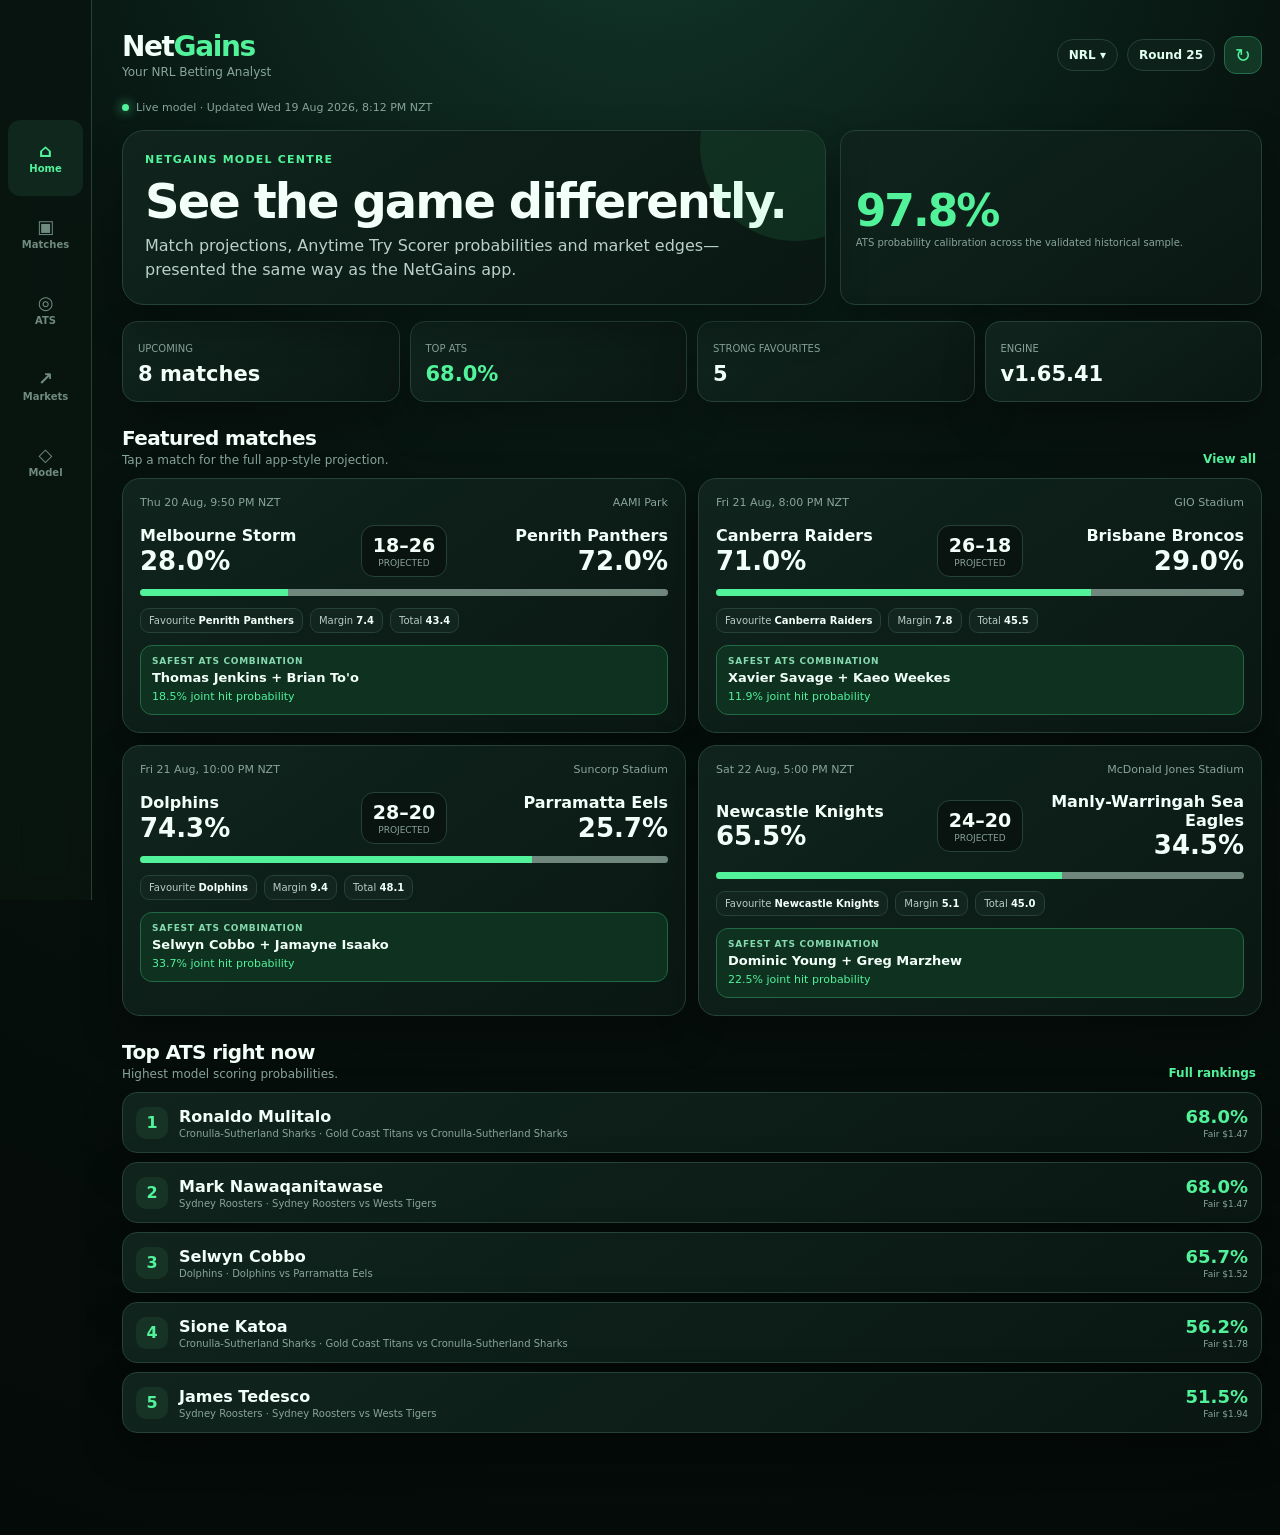
==== portal-shell.html @ a7c479a2 "Add app-style NetGains portal" ====
<!doctype html>
<html lang="en">
<head>
  <meta charset="utf-8">
  <meta name="viewport" content="width=device-width,initial-scale=1,viewport-fit=cover">
  <meta name="theme-color" content="#07120f">
  <meta http-equiv="Cache-Control" content="no-cache, no-store, must-revalidate">
  <title>NetGains — NRL Betting Analyst</title>
  <link rel="stylesheet" href="./app.css">
</head>
<body>
  <main class="shell">
    <header class="topbar">
      <div><div class="brand">Net<span>Gains</span></div><div class="subtitle">Your NRL Betting Analyst</div></div>
      <div class="top-actions"><span class="league-pill">NRL ▾</span><span class="round-pill" id="roundPill">Round —</span><button class="refresh" id="refreshBtn" aria-label="Refresh latest data">↻</button></div>
    </header>
    <div class="status"><span class="dot"></span><span id="updated">Loading latest model data…</span></div>
    <section class="view active" id="homeView">
      <div class="hero"><article class="hero-card"><div class="kicker">NetGains model centre</div><h1>See the game differently.</h1><p>Match projections, Anytime Try Scorer probabilities and market edges—presented the same way as the NetGains app.</p></article><article class="stat-card calibration"><strong>97.8%</strong><small>ATS probability calibration across the validated historical sample.</small></article></div>
      <div class="stat-grid" id="homeStats"><article class="stat-card skeleton"><small>UPCOMING</small><b>—</b></article><article class="stat-card skeleton"><small>TOP ATS</small><b>—</b></article><article class="stat-card skeleton"><small>STRONG FAVOURITES</small><b>—</b></article><article class="stat-card skeleton"><small>ENGINE</small><b>—</b></article></div>
      <div class="section-head"><div><h2>Featured matches</h2><p>Tap a match for the full app-style projection.</p></div><button class="text-btn" data-go="matches">View all</button></div><div class="featured" id="featured"></div>
      <div class="section-head"><div><h2>Top ATS right now</h2><p>Highest model scoring probabilities.</p></div><button class="text-btn" data-go="ats">Full rankings</button></div><div class="ats-list" id="homeAts"></div>
    </section>
    <section class="view" id="matchesView"><div class="section-head"><div><h2>Matches</h2><p id="matchRound">Upcoming NRL fixtures</p></div></div><div class="filters" id="matchFilters"><button class="filter active" data-filter="all">All matches</button><button class="filter" data-filter="strong">Strong favourites</button><button class="filter" data-filter="close">Close games</button></div><div class="match-list" id="matchList"></div></section>
    <section class="view" id="atsView"><div class="section-head"><div><h2>Anytime Try Scorers</h2><p>Model probability, fair price and team.</p></div></div><div class="filters"><button class="filter active" data-ats-count="10">Top 10</button><button class="filter" data-ats-count="25">Top 25</button><button class="filter" data-ats-count="999">All players</button></div><div class="ats-list" id="atsList"></div></section>
    <section class="view" id="marketsView"><div class="section-head"><div><h2>Markets</h2><p>H2H, line and totals against current prices.</p></div></div><div class="market-list" id="marketList"></div></section>
    <section class="view" id="modelView"><div class="section-head"><div><h2>Model</h2><p>Current engine health and projection settings.</p></div></div><div class="panel" id="modelPanel"></div></section>
  </main>
  <nav class="nav" aria-label="Main navigation"><button class="active" data-view="home"><span>⌂</span>Home</button><button data-view="matches"><span>▣</span>Matches</button><button data-view="ats"><span>◎</span>ATS</button><button data-view="markets"><span>↗</span>Markets</button><button data-view="model"><span>◇</span>Model</button></nav>
  <div class="drawer" id="drawer" role="dialog" aria-modal="true" aria-label="Match projection"><div class="drawer-card"><div class="grab"></div><div id="drawerContent"></div></div></div>
  <script src="./app.js"></script>
</body>
</html>
---- app.css ----
:root{--bg:#06100d;--panel:#0e1d18;--panel2:#132620;--line:#254138;--text:#f3fff9;--muted:#88a59a;--green:#51f29a;--red:#ff7979;--nav:72px}*{box-sizing:border-box}html{scroll-behavior:smooth}body{margin:0;background:radial-gradient(circle at 50% -10%,#12372b 0,#07130f 38%,#040a08 100%);color:var(--text);font-family:Inter,ui-sans-serif,system-ui,-apple-system,"Segoe UI",sans-serif;min-height:100vh}button{font:inherit;color:inherit}.shell{max-width:1180px;margin:auto;padding:20px 18px calc(var(--nav) + 30px)}.topbar{display:flex;align-items:center;justify-content:space-between;gap:16px;margin-bottom:22px}.brand{font-size:28px;font-weight:900;letter-spacing:-1.4px}.brand span{color:var(--green)}.subtitle{font-size:12px;color:var(--muted);margin-top:2px}.top-actions{display:flex;align-items:center;gap:9px}.league-pill,.round-pill{border:1px solid var(--line);background:#0e201a;color:#dffff0;border-radius:999px;padding:8px 11px;font-size:12px;font-weight:800}.refresh{width:38px;height:38px;border-radius:12px;border:1px solid #246c4e;background:#123825;color:var(--green);cursor:pointer;font-size:19px}.refresh.spinning{animation:spin .7s linear infinite}@keyframes spin{to{transform:rotate(360deg)}}.status{display:flex;align-items:center;gap:7px;color:var(--muted);font-size:11px;margin:0 0 16px}.dot{width:7px;height:7px;border-radius:50%;background:var(--green);box-shadow:0 0 12px var(--green)}.view{display:none}.view.active{display:block}.hero{display:grid;grid-template-columns:1.25fr .75fr;gap:14px;margin-bottom:16px}.hero-card,.stat-card,.match-card,.panel,.market-card,.ats-card{border:1px solid var(--line);background:linear-gradient(145deg,#10241d,#0a1713);box-shadow:0 18px 42px #0005}.hero-card{border-radius:22px;padding:22px;position:relative;overflow:hidden}.hero-card:after{content:"";position:absolute;width:190px;height:190px;border-radius:50%;background:#39ec8b18;right:-65px;top:-80px}.kicker{font-size:11px;color:var(--green);font-weight:900;letter-spacing:.11em;text-transform:uppercase}.hero h1{font-size:clamp(29px,5vw,48px);line-height:1.02;letter-spacing:-.04em;margin:11px 0 8px;max-width:650px}.hero p{color:#bad0c8;line-height:1.5;margin:0;max-width:650px}.calibration{border-radius:22px;padding:22px;display:flex;flex-direction:column;justify-content:center}.calibration strong{font-size:44px;color:var(--green);letter-spacing:-2px}.calibration small{color:var(--muted);line-height:1.45}.section-head{display:flex;justify-content:space-between;align-items:end;gap:14px;margin:24px 0 11px}.section-head h2{font-size:20px;margin:0;letter-spacing:-.03em}.section-head p{margin:3px 0 0;color:var(--muted);font-size:12px}.text-btn{border:0;background:transparent;color:var(--green);font-weight:800;font-size:12px;cursor:pointer}.featured{display:grid;grid-template-columns:repeat(2,minmax(0,1fr));gap:12px}.match-card{border-radius:18px;padding:17px;cursor:pointer;transition:.18s transform,.18s border-color}.match-card:hover{transform:translateY(-2px);border-color:#3c7c64}.match-top{display:flex;justify-content:space-between;gap:12px;color:var(--muted);font-size:11px}.teams{margin:16px 0 12px;display:grid;grid-template-columns:1fr auto 1fr;gap:10px;align-items:center}.team:last-child{text-align:right}.team b{display:block;font-size:16px;line-height:1.2}.team span{font-size:26px;font-weight:900}.score{text-align:center;background:#09130f;border:1px solid var(--line);border-radius:13px;padding:8px 11px;min-width:82px}.score b{font-size:19px}.score small{display:block;color:var(--muted);font-size:9px;margin-top:2px}.prob-track{height:7px;border-radius:9px;overflow:hidden;display:flex;background:#26372f}.prob-track i:first-child{background:var(--green)}.prob-track i:last-child{background:#70877e}.chips{display:flex;gap:7px;flex-wrap:wrap;margin-top:12px}.chip{border:1px solid var(--line);background:#13251f;border-radius:9px;padding:6px 8px;font-size:10px;color:#b8cdc5}.chip b{color:var(--text)}.pick{margin-top:12px;border:1px solid #226945;background:#0e3120;border-radius:12px;padding:10px 11px}.pick small{display:block;color:#86d9ae;font-size:9px;font-weight:900;letter-spacing:.08em}.pick b{display:block;margin-top:4px;font-size:13px}.pick span{color:var(--green);font-size:11px}.stat-grid{display:grid;grid-template-columns:repeat(4,minmax(0,1fr));gap:10px}.stat-card{border-radius:15px;padding:15px}.stat-card small{color:var(--muted);font-size:10px}.stat-card b{display:block;font-size:21px;margin-top:6px}.stat-card b.good{color:var(--green)}.match-list{display:grid;gap:10px}.list-row{border:1px solid var(--line);background:#0d1b17;border-radius:16px;padding:14px;display:grid;grid-template-columns:minmax(0,1fr) auto;gap:12px;align-items:center;cursor:pointer}.list-row:hover{border-color:#3b765f}.list-meta{color:var(--muted);font-size:10px;margin-bottom:7px}.list-teams{font-weight:800}.list-teams span{color:var(--muted);font-weight:500;padding:0 6px}.list-score{text-align:right}.list-score b{display:block;color:var(--green);font-size:18px}.list-score small{color:var(--muted);font-size:10px}.filters{display:flex;gap:8px;overflow-x:auto;margin:0 0 14px;padding-bottom:2px}.filter{white-space:nowrap;border:1px solid var(--line);background:#0d1c17;border-radius:999px;padding:8px 12px;color:var(--muted);font-size:11px;font-weight:800;cursor:pointer}.filter.active{background:var(--green);border-color:var(--green);color:#042011}.ats-list,.market-list{display:grid;gap:9px}.ats-card{border-radius:15px;padding:13px;display:grid;grid-template-columns:32px minmax(0,1fr) auto;gap:11px;align-items:center}.rank{width:32px;height:32px;border-radius:10px;background:#173326;color:var(--green);display:grid;place-items:center;font-weight:900}.ats-card small{color:var(--muted);display:block;margin-top:2px;font-size:10px}.ats-prob{text-align:right}.ats-prob b{display:block;color:var(--green);font-size:18px}.ats-prob small{font-size:9px}.market-card{border-radius:16px;padding:15px;cursor:pointer}.market-title{font-weight:850;margin-bottom:11px}.market-grid{display:grid;grid-template-columns:repeat(3,minmax(0,1fr));gap:8px}.market-cell{background:#0a1512;border:1px solid var(--line);border-radius:11px;padding:10px}.market-cell small{display:block;color:var(--muted);font-size:9px;margin-bottom:5px}.market-cell b{font-size:13px}.edge{color:var(--green)}.negative{color:var(--red)}.panel{border-radius:18px;padding:18px}.model-row{display:grid;grid-template-columns:1fr auto;gap:14px;padding:12px 0;border-bottom:1px solid var(--line)}.model-row:last-child{border-bottom:0}.model-row small{color:var(--muted);display:block;font-size:10px;margin-top:3px}.model-row b:last-child{color:var(--green)}.nav{position:fixed;z-index:20;left:50%;bottom:0;transform:translateX(-50%);width:min(100%,1180px);height:var(--nav);display:grid;grid-template-columns:repeat(5,1fr);background:#091510ee;backdrop-filter:blur(14px);border:1px solid var(--line);border-bottom:0;border-radius:18px 18px 0 0;padding:7px max(8px,env(safe-area-inset-right)) max(7px,env(safe-area-inset-bottom))}.nav button{border:0;background:transparent;color:#6f8b80;display:flex;flex-direction:column;align-items:center;justify-content:center;gap:3px;font-size:10px;font-weight:800;cursor:pointer;border-radius:12px}.nav button span{font-size:18px;line-height:1}.nav button.active{color:var(--green);background:#10271e}.drawer{position:fixed;inset:0;z-index:40;background:#020705cc;display:none;align-items:flex-end;justify-content:center}.drawer.open{display:flex}.drawer-card{width:min(100%,760px);max-height:92vh;overflow:auto;background:#0b1713;border:1px solid var(--line);border-radius:22px 22px 0 0;padding:18px 18px calc(24px + env(safe-area-inset-bottom));box-shadow:0 -20px 70px #0009}.grab{width:42px;height:4px;background:#355347;border-radius:9px;margin:-7px auto 15px}.drawer-head{display:flex;justify-content:space-between;align-items:start;gap:12px}.drawer-head h2{margin:4px 0 3px;font-size:22px}.close{border:1px solid var(--line);background:#13241e;border-radius:11px;width:38px;height:38px;cursor:pointer}.projection{margin:17px 0;display:grid;grid-template-columns:1fr auto 1fr;align-items:center;gap:10px}.projection>div:last-child{text-align:right}.projection strong{display:block;font-size:26px}.projection .score{font-size:22px;font-weight:900;color:var(--green)}.tabs{display:flex;gap:7px;overflow-x:auto;border-bottom:1px solid var(--line);padding-bottom:10px;margin-bottom:12px}.tabs button{border:0;background:transparent;color:var(--muted);font-size:11px;font-weight:900;padding:8px;white-space:nowrap;cursor:pointer}.tabs button.active{color:var(--green)}.detail-section{display:none}.detail-section.active{display:block}.detail-grid{display:grid;grid-template-columns:repeat(2,minmax(0,1fr));gap:8px}.detail-box{background:#111f1a;border:1px solid var(--line);border-radius:12px;padding:11px}.detail-box small{color:var(--muted);font-size:9px;display:block}.detail-box b{display:block;margin-top:5px}.drivers{padding-left:20px;color:#c3d6cf;font-size:12px;line-height:1.5}.drivers li{margin:7px 0}.empty,.error{border:1px solid var(--line);background:#0e1d18;border-radius:17px;padding:22px;color:var(--muted);text-align:center}.skeleton{animation:pulse 1s infinite alternate}@keyframes pulse{to{opacity:.45}}
@media(min-width:900px){body{padding-left:104px}.shell{padding-top:30px}.nav{left:0;top:0;bottom:0;transform:none;width:92px;height:100vh;grid-template-columns:1fr;grid-template-rows:repeat(5,76px);border:0;border-right:1px solid var(--line);border-radius:0;padding:120px 8px 8px}.drawer{align-items:center}.drawer-card{border-radius:22px;max-height:88vh}}
@media(max-width:720px){.shell{padding:16px 12px calc(var(--nav) + 22px)}.topbar{align-items:start}.subtitle{max-width:180px}.round-pill{display:none}.hero{grid-template-columns:1fr}.hero-card,.calibration{padding:17px}.calibration{display:grid;grid-template-columns:auto 1fr;align-items:center;gap:13px}.calibration strong{font-size:36px}.featured{grid-template-columns:1fr}.stat-grid{grid-template-columns:repeat(2,minmax(0,1fr))}.market-grid{grid-template-columns:1fr}.drawer-card{padding-left:14px;padding-right:14px}.team b{font-size:14px}.team span{font-size:22px}}
@media(max-width:420px){.league-pill{display:none}.hero h1{font-size:31px}.detail-grid{grid-template-columns:1fr 1fr}}
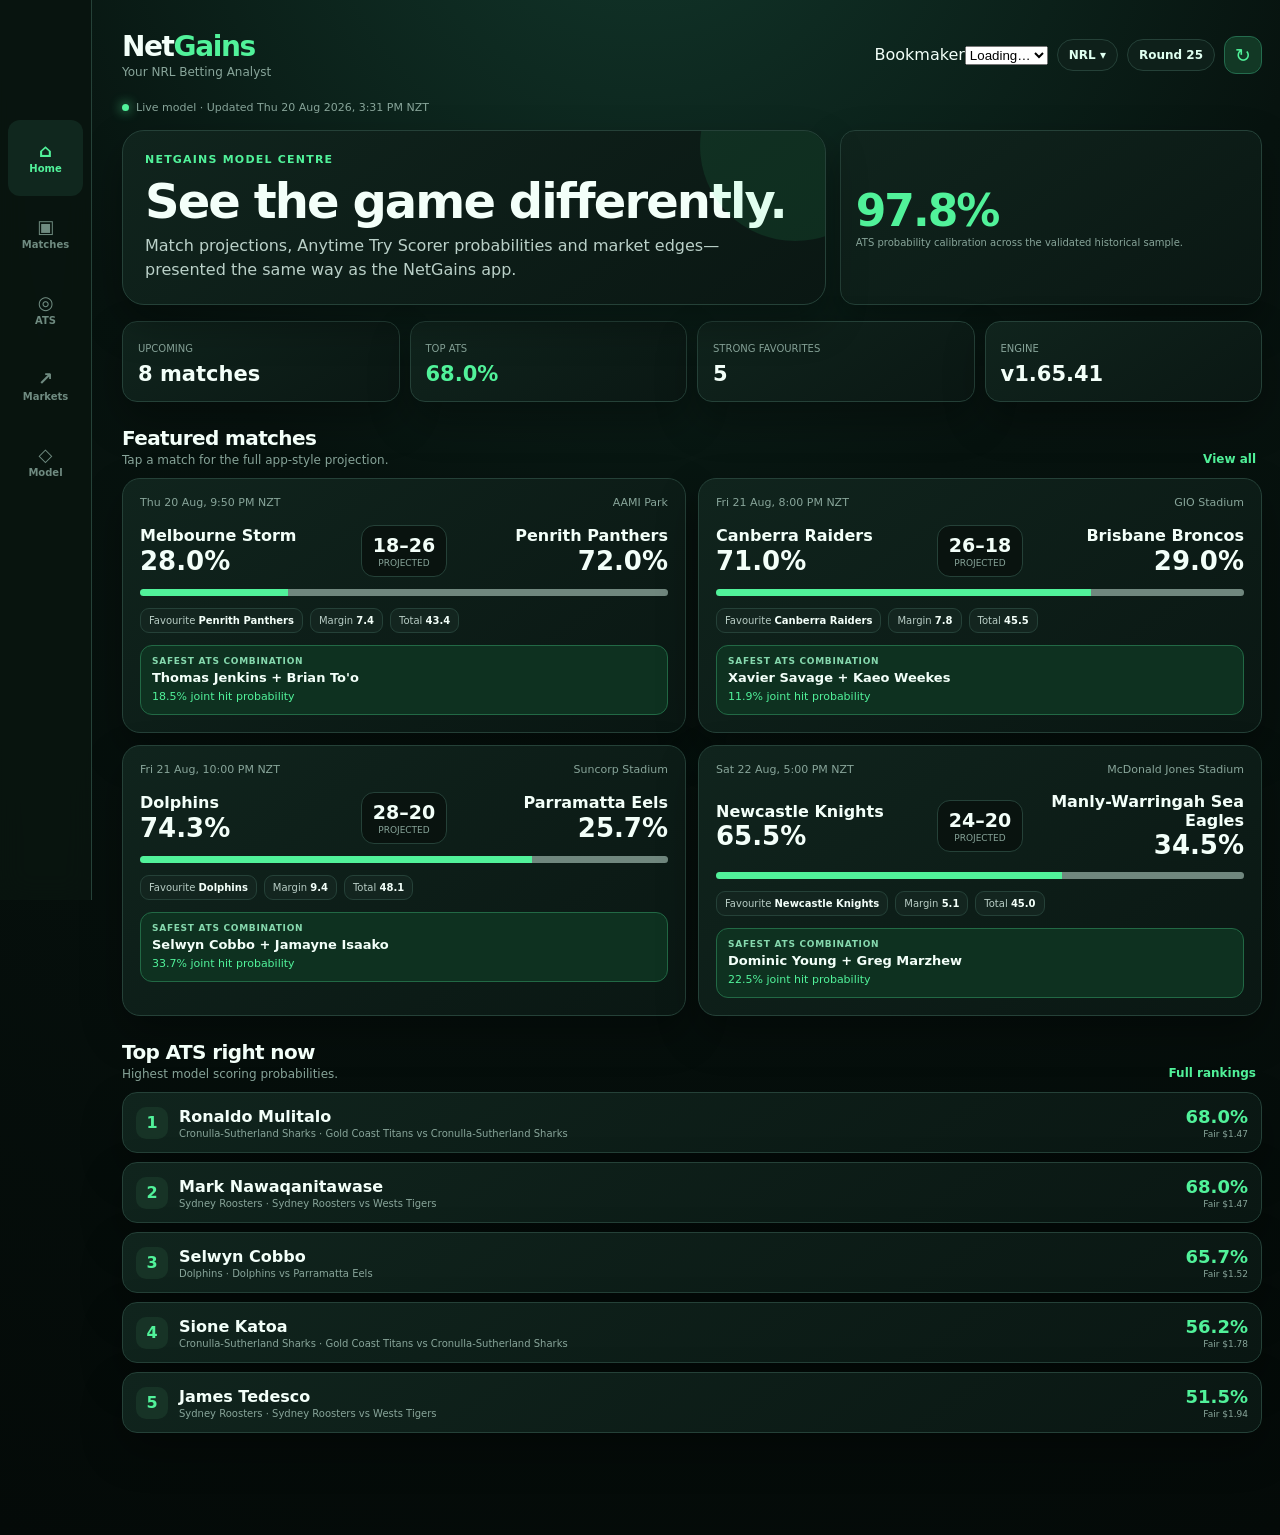
==== commit efb174c5: "Update preserved portal shell with bookmaker selector" ====
--- a/portal-shell.html
+++ b/portal-shell.html
@@ -12,7 +12,7 @@
   <main class="shell">
     <header class="topbar">
       <div><div class="brand">Net<span>Gains</span></div><div class="subtitle">Your NRL Betting Analyst</div></div>
-      <div class="top-actions"><span class="league-pill">NRL ▾</span><span class="round-pill" id="roundPill">Round —</span><button class="refresh" id="refreshBtn" aria-label="Refresh latest data">↻</button></div>
+      <div class="top-actions"><label class="bookmaker-picker" for="bookmakerSelect"><span>Bookmaker</span><select id="bookmakerSelect" aria-label="Choose bookmaker"><option>Loading…</option></select></label><span class="league-pill">NRL ▾</span><span class="round-pill" id="roundPill">Round —</span><button class="refresh" id="refreshBtn" aria-label="Refresh latest data">↻</button></div>
     </header>
     <div class="status"><span class="dot"></span><span id="updated">Loading latest model data…</span></div>
     <section class="view active" id="homeView">
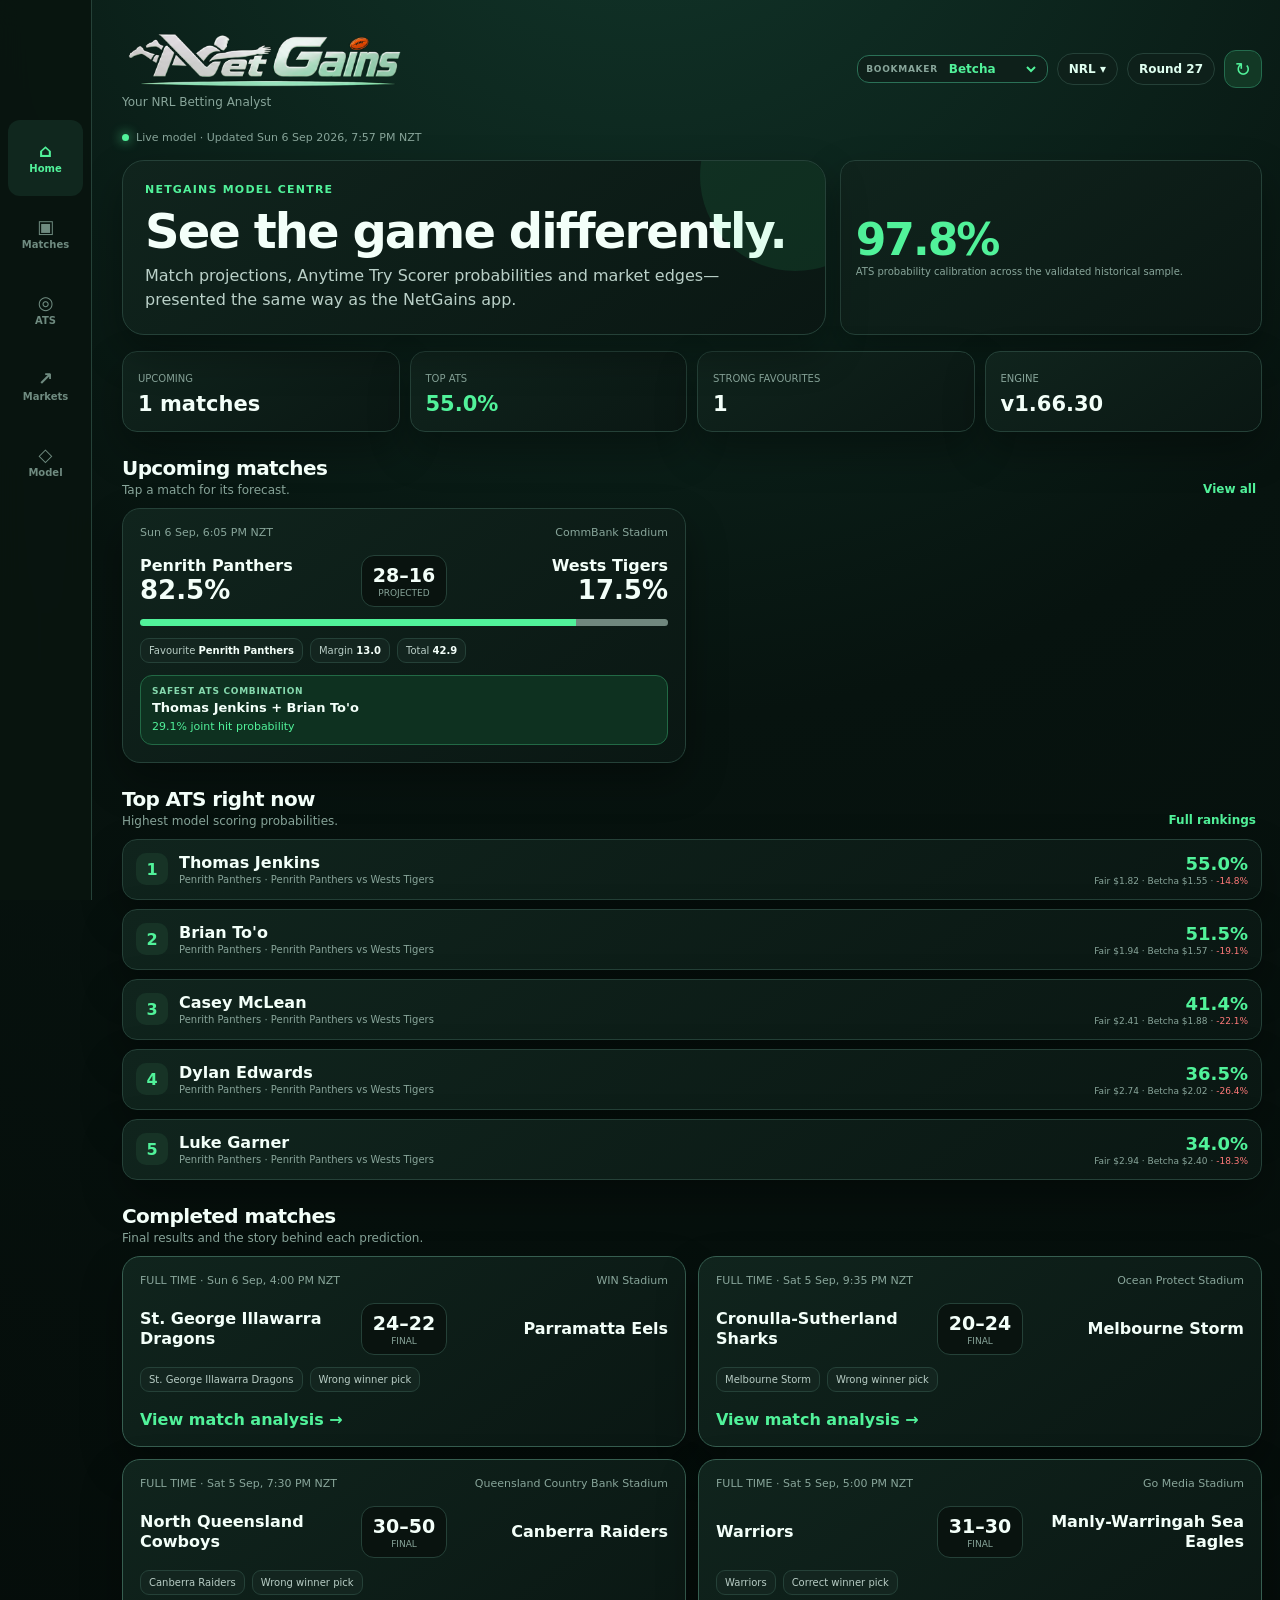
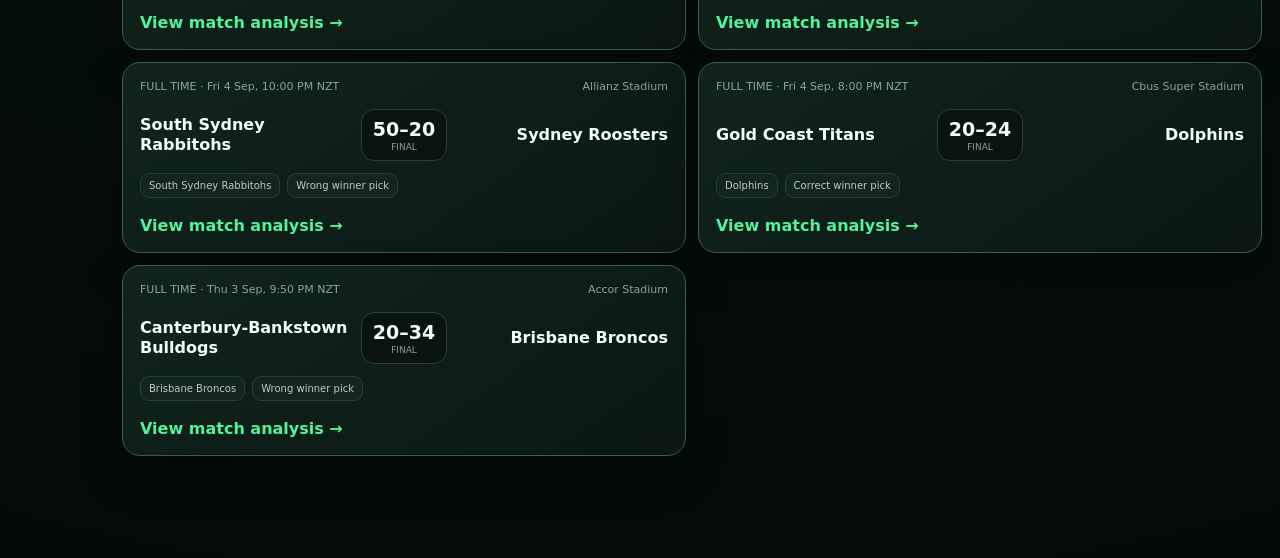
==== commit 7011cdd1: "Keep post-match analysis in the preserved portal template" ====
--- a/portal-shell.html
+++ b/portal-shell.html
@@ -6,20 +6,20 @@
   <meta name="theme-color" content="#07120f">
   <meta http-equiv="Cache-Control" content="no-cache, no-store, must-revalidate">
   <title>NetGains — NRL Betting Analyst</title>
-  <link rel="stylesheet" href="./app.css">
+  <link rel="stylesheet" href="./app.css?v=16630">
 </head>
 <body>
   <main class="shell">
     <header class="topbar">
-      <div><div class="brand">Net<span>Gains</span></div><div class="subtitle">Your NRL Betting Analyst</div></div>
+      <div class="brand-block"><img class="brand-logo" src="./assets/netgains-primary-logo.png" alt="NetGains"><div class="subtitle">Your NRL Betting Analyst</div></div>
       <div class="top-actions"><label class="bookmaker-picker" for="bookmakerSelect"><span>Bookmaker</span><select id="bookmakerSelect" aria-label="Choose bookmaker"><option>Loading…</option></select></label><span class="league-pill">NRL ▾</span><span class="round-pill" id="roundPill">Round —</span><button class="refresh" id="refreshBtn" aria-label="Refresh latest data">↻</button></div>
     </header>
     <div class="status"><span class="dot"></span><span id="updated">Loading latest model data…</span></div>
     <section class="view active" id="homeView">
       <div class="hero"><article class="hero-card"><div class="kicker">NetGains model centre</div><h1>See the game differently.</h1><p>Match projections, Anytime Try Scorer probabilities and market edges—presented the same way as the NetGains app.</p></article><article class="stat-card calibration"><strong>97.8%</strong><small>ATS probability calibration across the validated historical sample.</small></article></div>
       <div class="stat-grid" id="homeStats"><article class="stat-card skeleton"><small>UPCOMING</small><b>—</b></article><article class="stat-card skeleton"><small>TOP ATS</small><b>—</b></article><article class="stat-card skeleton"><small>STRONG FAVOURITES</small><b>—</b></article><article class="stat-card skeleton"><small>ENGINE</small><b>—</b></article></div>
-      <div class="section-head"><div><h2>Featured matches</h2><p>Tap a match for the full app-style projection.</p></div><button class="text-btn" data-go="matches">View all</button></div><div class="featured" id="featured"></div>
-      <div class="section-head"><div><h2>Top ATS right now</h2><p>Highest model scoring probabilities.</p></div><button class="text-btn" data-go="ats">Full rankings</button></div><div class="ats-list" id="homeAts"></div>
+      <div class="section-head"><div><h2>Upcoming matches</h2><p>Tap a match for its forecast.</p></div><button class="text-btn" data-go="matches">View all</button></div><div class="featured" id="featured"></div>
+      <div class="section-head"><div><h2>Top ATS right now</h2><p>Highest model scoring probabilities.</p></div><button class="text-btn" data-go="ats">Full rankings</button></div><div class="ats-list" id="homeAts"></div><section id="completedSection" hidden><div class="section-head"><div><h2>Completed matches</h2><p>Final results and the story behind each prediction.</p></div></div><div class="featured" id="completedMatches"></div></section>
     </section>
     <section class="view" id="matchesView"><div class="section-head"><div><h2>Matches</h2><p id="matchRound">Upcoming NRL fixtures</p></div></div><div class="filters" id="matchFilters"><button class="filter active" data-filter="all">All matches</button><button class="filter" data-filter="strong">Strong favourites</button><button class="filter" data-filter="close">Close games</button></div><div class="match-list" id="matchList"></div></section>
     <section class="view" id="atsView"><div class="section-head"><div><h2>Anytime Try Scorers</h2><p>Model probability, fair price and team.</p></div></div><div class="filters"><button class="filter active" data-ats-count="10">Top 10</button><button class="filter" data-ats-count="25">Top 25</button><button class="filter" data-ats-count="999">All players</button></div><div class="ats-list" id="atsList"></div></section>
@@ -28,6 +28,6 @@
   </main>
   <nav class="nav" aria-label="Main navigation"><button class="active" data-view="home"><span>⌂</span>Home</button><button data-view="matches"><span>▣</span>Matches</button><button data-view="ats"><span>◎</span>ATS</button><button data-view="markets"><span>↗</span>Markets</button><button data-view="model"><span>◇</span>Model</button></nav>
   <div class="drawer" id="drawer" role="dialog" aria-modal="true" aria-label="Match projection"><div class="drawer-card"><div class="grab"></div><div id="drawerContent"></div></div></div>
-  <script src="./app.js"></script>
+  <script src="./analysis.js?v=16630"></script><script src="./app.js?v=16630"></script>
 </body>
 </html>
--- a/app.css
+++ b/app.css
@@ -2,3 +2,9 @@
 @media(min-width:900px){body{padding-left:104px}.shell{padding-top:30px}.nav{left:0;top:0;bottom:0;transform:none;width:92px;height:100vh;grid-template-columns:1fr;grid-template-rows:repeat(5,76px);border:0;border-right:1px solid var(--line);border-radius:0;padding:120px 8px 8px}.drawer{align-items:center}.drawer-card{border-radius:22px;max-height:88vh}}
 @media(max-width:720px){.shell{padding:16px 12px calc(var(--nav) + 22px)}.topbar{align-items:start}.subtitle{max-width:180px}.round-pill{display:none}.hero{grid-template-columns:1fr}.hero-card,.calibration{padding:17px}.calibration{display:grid;grid-template-columns:auto 1fr;align-items:center;gap:13px}.calibration strong{font-size:36px}.featured{grid-template-columns:1fr}.stat-grid{grid-template-columns:repeat(2,minmax(0,1fr))}.market-grid{grid-template-columns:1fr}.drawer-card{padding-left:14px;padding-right:14px}.team b{font-size:14px}.team span{font-size:22px}}
 @media(max-width:420px){.league-pill{display:none}.hero h1{font-size:31px}.detail-grid{grid-template-columns:1fr 1fr}}
+.bookmaker-picker{display:flex;align-items:center;gap:7px;border:1px solid #2b7157;background:#0e201a;border-radius:12px;padding:5px 8px}.bookmaker-picker span{color:var(--muted);font-size:9px;font-weight:900;letter-spacing:.08em;text-transform:uppercase}.bookmaker-picker select{border:0;outline:0;background:#0e201a;color:var(--green);font:800 12px/1.2 Inter,ui-sans-serif,system-ui,-apple-system,"Segoe UI",sans-serif;cursor:pointer;min-width:94px}.bookmaker-picker option{background:#0e201a;color:var(--text)}
+@media(max-width:720px){.topbar{flex-wrap:wrap}.top-actions{width:100%;justify-content:flex-end}.bookmaker-picker{margin-right:auto}.bookmaker-picker span{display:none}}
+.brand-block{display:flex;flex-direction:column;align-items:flex-start}.brand-logo{display:block;width:clamp(180px,24vw,285px);height:auto;max-height:76px;object-fit:contain;object-position:left center}.brand-block .subtitle{margin-top:4px}
+
+/* Completed matches and evidence-based reviews. */
+.completed-card{border-color:#365e50}.analysis-link{margin-top:18px;color:var(--accent,#51f29a);font-weight:700}.analysis-body{font-size:1rem;line-height:1.65}.analysis-body h3{font-size:1.15rem;margin:24px 0 12px}.analysis-verdict{padding:18px;background:#13362a;border:1px solid #365e50;border-radius:14px;font-size:1.2rem;font-weight:700}.analysis-verdict.missed{background:#382422;border-color:#67443e}.analysis-verdict p{font-size:1rem;font-weight:400;margin:6px 0 0}.analysis-summary p{margin:12px 0}.score-figure{margin:24px 0;padding:14px;border:1px solid var(--border);border-radius:14px}.score-figure figcaption{font-weight:700}.score-figure figcaption span{display:block;font-size:.875rem;color:var(--muted);font-weight:400}.score-figure svg{width:100%;height:auto}.score-figure path{fill:none;stroke-width:3}.score-figure text{fill:#a6bfb4;font-size:14px}.possession-labels{display:flex;justify-content:space-between;gap:16px;font-size:.9rem}.possession-labels span:last-child{text-align:right}.possession-track{display:flex;height:14px;overflow:hidden;border-radius:7px;margin-top:10px}.possession-track i:first-child{background:#51f29a}.possession-track i:last-child{background:#82b8ff}.analysis-moments li{padding:5px 0}.table-scroll{overflow-x:auto}.analysis-table{border-collapse:collapse;width:100%;font-size:.9rem}.analysis-table th,.analysis-table td{text-align:left;padding:12px;border-bottom:1px solid var(--border)}.analysis-table th{font-weight:600}.event-section select{background:#153025;color:#f3fff9;border:1px solid #426453;border-radius:8px;padding:8px;font:inherit}.event-list{list-style:none;padding:0}.event-list li{display:flex;gap:14px;border-left:3px solid #687f75;padding:12px;margin:8px 0;background:#0c2119}.event-list .event-home{border-color:#51f29a}.event-list .event-away{border-color:#82b8ff}.event-list time{font-variant-numeric:tabular-nums;flex:none;color:#a6bfb4}.event-list span{display:block;color:#a6bfb4;font-size:.9rem}.analysis-evidence{margin-top:24px;padding:14px;border:1px solid var(--border);border-radius:10px}.analysis-evidence summary{cursor:pointer;font-weight:600}.analysis-evidence a{color:#82b8ff}.completed-card:focus-visible{outline:3px solid #51f29a;outline-offset:4px}@media(max-width:600px){.analysis-body{font-size:1rem}.analysis-body .section-head{align-items:flex-start;flex-direction:column;gap:8px}.analysis-table th,.analysis-table td{padding:8px}.analysis-verdict{padding:12px}.score-figure{padding:8px}.event-list li{padding:9px;gap:9px}}
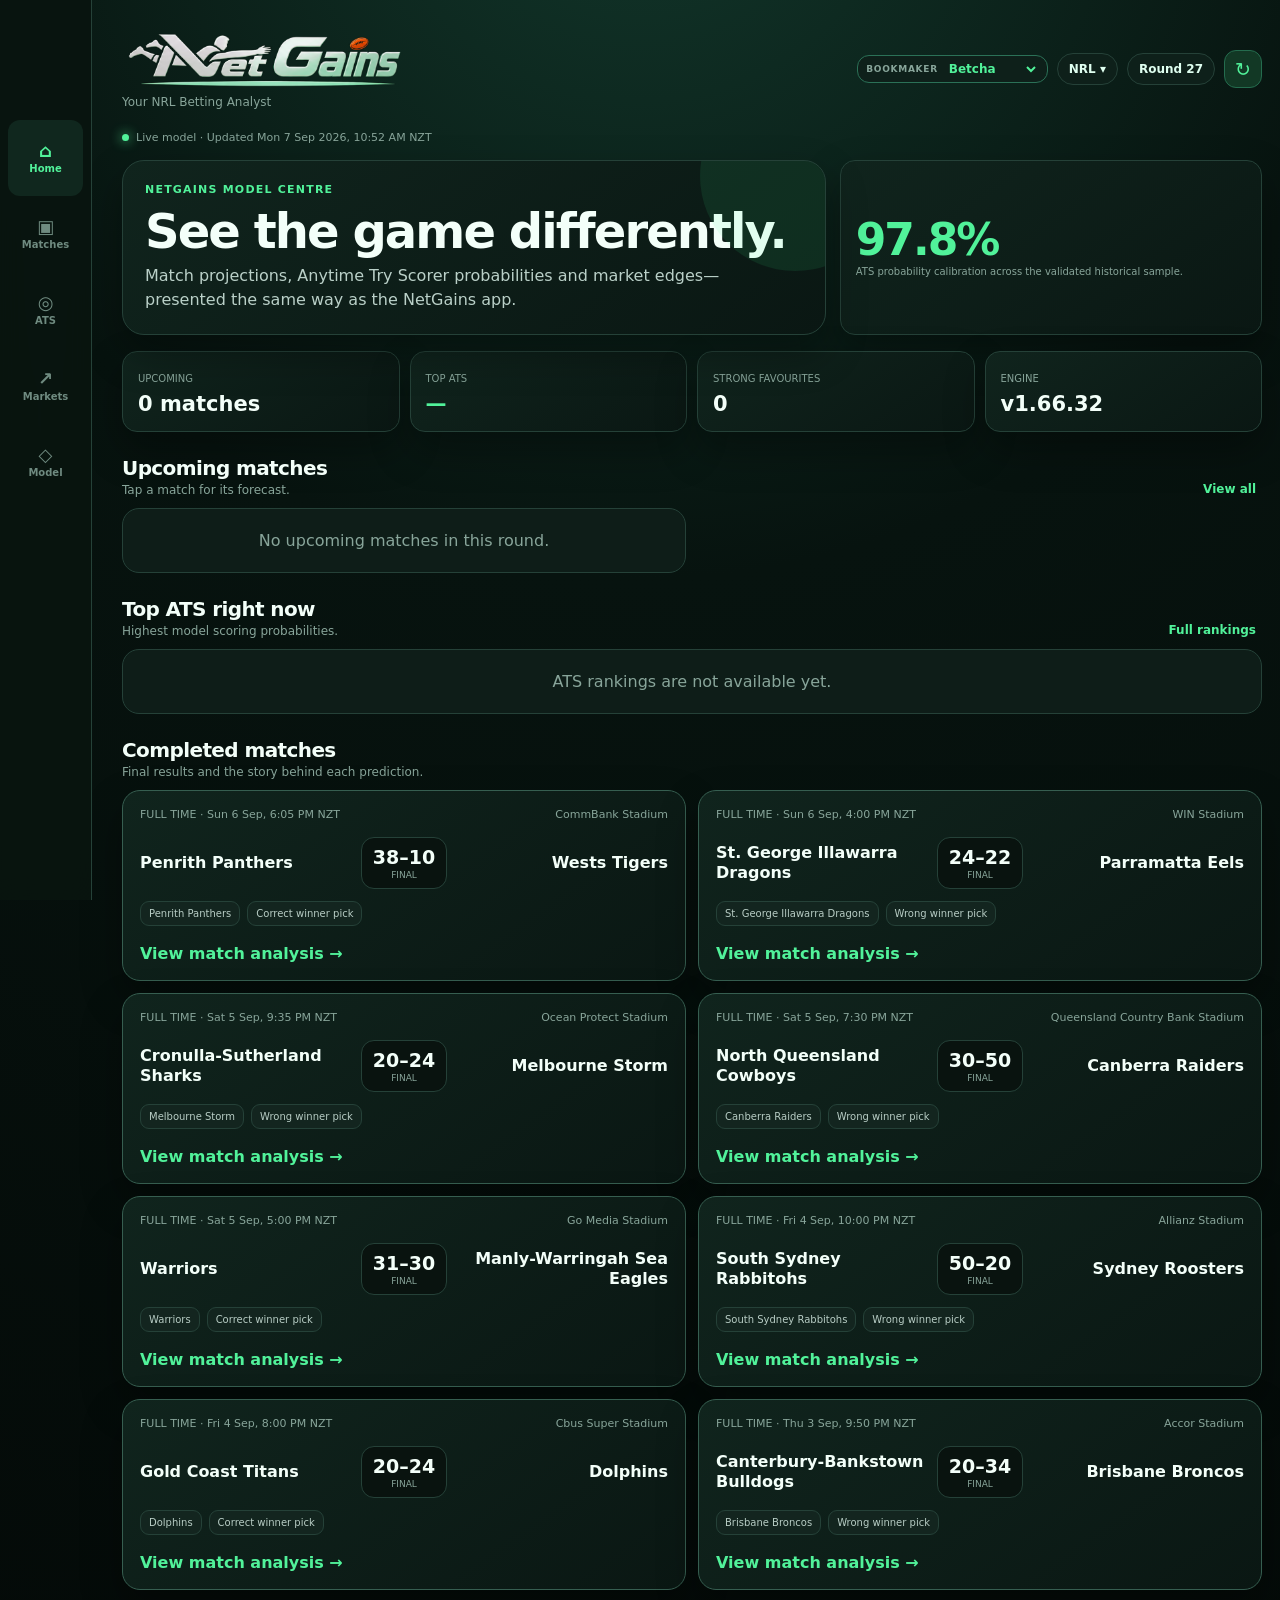
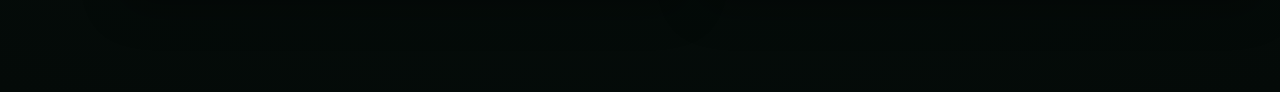
==== commit 07c1c4c3: "Show frozen predictions beside actual results with differences and match explanation" ====
--- a/portal-shell.html
+++ b/portal-shell.html
@@ -6,7 +6,7 @@
   <meta name="theme-color" content="#07120f">
   <meta http-equiv="Cache-Control" content="no-cache, no-store, must-revalidate">
   <title>NetGains — NRL Betting Analyst</title>
-  <link rel="stylesheet" href="./app.css?v=16630">
+  <link rel="stylesheet" href="./app.css?v=16632">
 </head>
 <body>
   <main class="shell">
@@ -28,6 +28,6 @@
   </main>
   <nav class="nav" aria-label="Main navigation"><button class="active" data-view="home"><span>⌂</span>Home</button><button data-view="matches"><span>▣</span>Matches</button><button data-view="ats"><span>◎</span>ATS</button><button data-view="markets"><span>↗</span>Markets</button><button data-view="model"><span>◇</span>Model</button></nav>
   <div class="drawer" id="drawer" role="dialog" aria-modal="true" aria-label="Match projection"><div class="drawer-card"><div class="grab"></div><div id="drawerContent"></div></div></div>
-  <script src="./analysis.js?v=16630"></script><script src="./app.js?v=16630"></script>
+  <script src="./analysis.js?v=16632"></script><script src="./app.js?v=16632"></script>
 </body>
 </html>
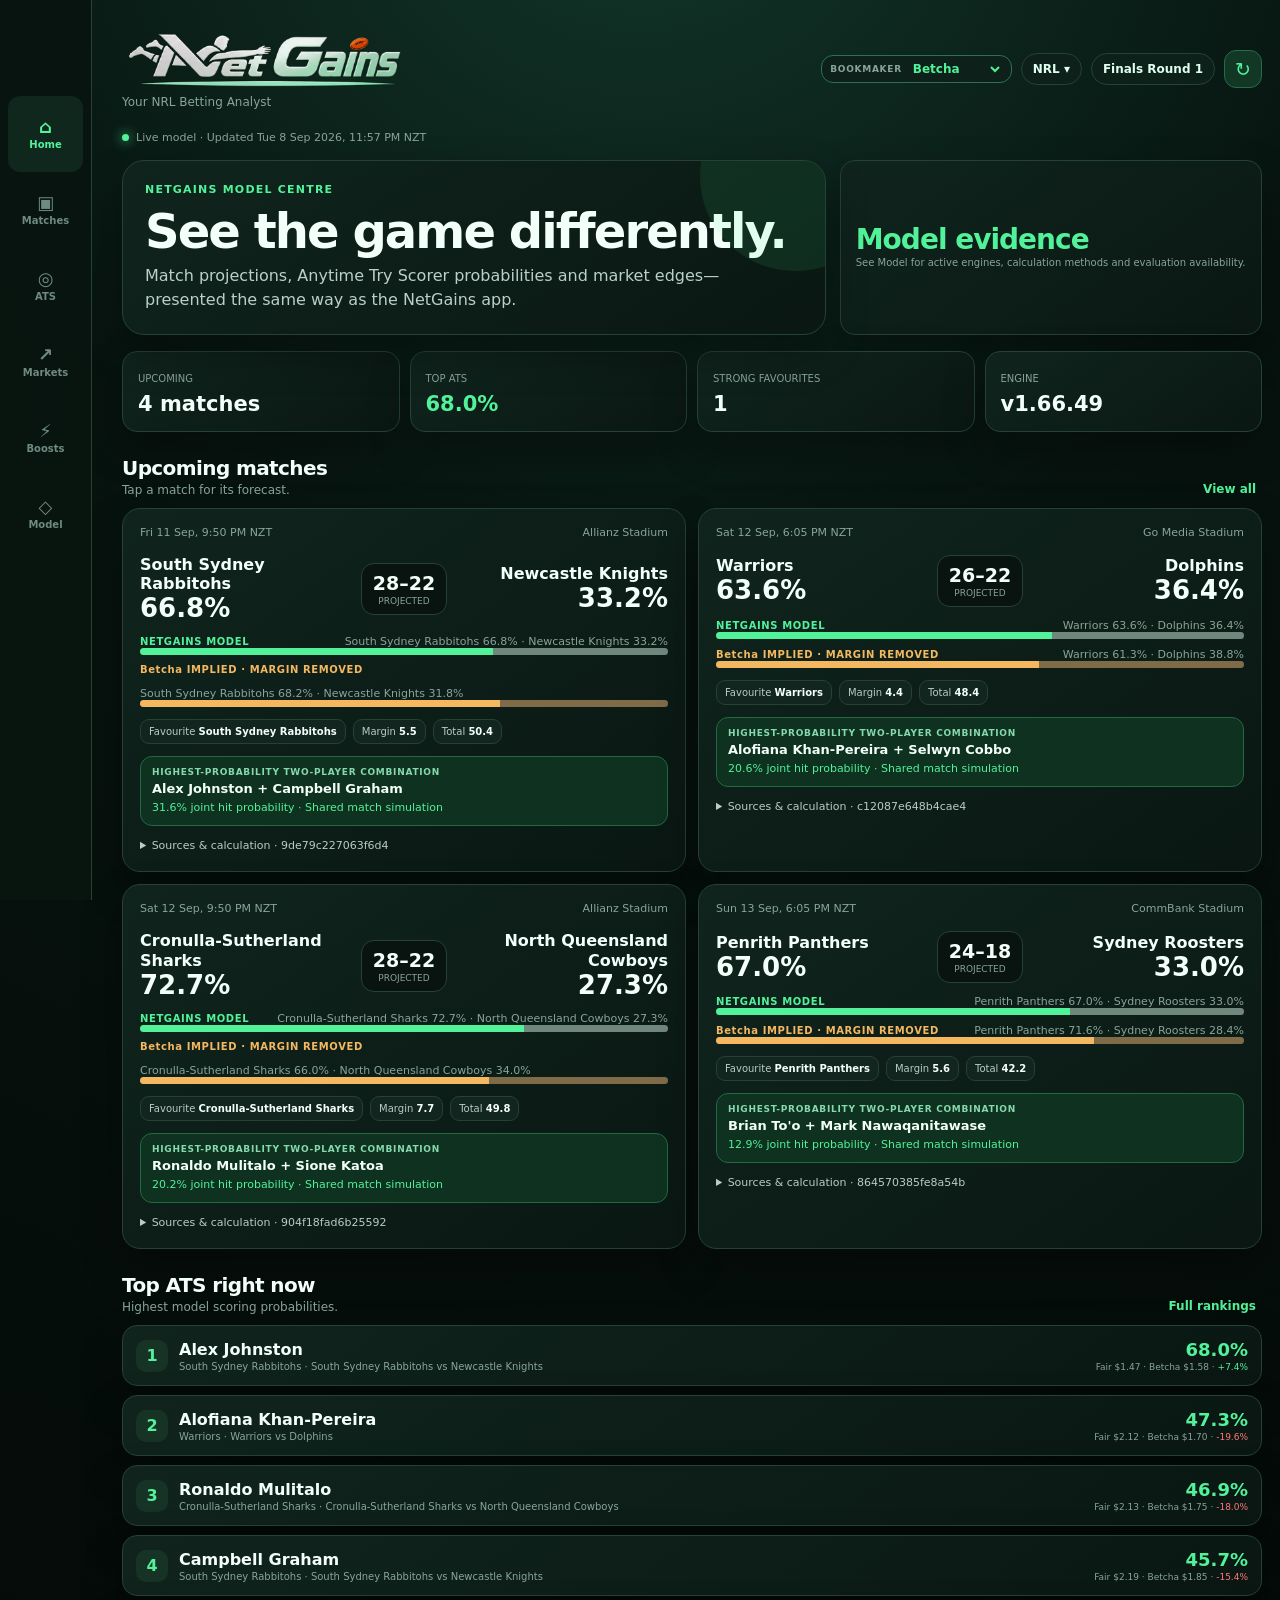
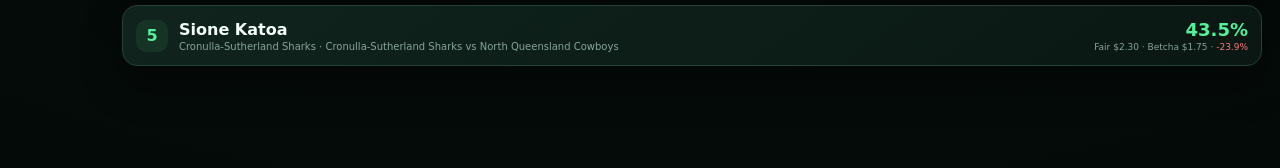
==== commit dbb0039e: "Keep protected portal shell synchronized with NetGains 1.66.49 interface" ====
--- a/portal-shell.html
+++ b/portal-shell.html
@@ -6,7 +6,7 @@
   <meta name="theme-color" content="#07120f">
   <meta http-equiv="Cache-Control" content="no-cache, no-store, must-revalidate">
   <title>NetGains — NRL Betting Analyst</title>
-  <link rel="stylesheet" href="./app.css?v=16632">
+  <link rel="stylesheet" href="./app.css?v=16649">
 </head>
 <body>
   <main class="shell">
@@ -16,7 +16,7 @@
     </header>
     <div class="status"><span class="dot"></span><span id="updated">Loading latest model data…</span></div>
     <section class="view active" id="homeView">
-      <div class="hero"><article class="hero-card"><div class="kicker">NetGains model centre</div><h1>See the game differently.</h1><p>Match projections, Anytime Try Scorer probabilities and market edges—presented the same way as the NetGains app.</p></article><article class="stat-card calibration"><strong>97.8%</strong><small>ATS probability calibration across the validated historical sample.</small></article></div>
+      <div class="hero"><article class="hero-card"><div class="kicker">NetGains model centre</div><h1>See the game differently.</h1><p>Match projections, Anytime Try Scorer probabilities and market edges—presented the same way as the NetGains app.</p></article><article class="stat-card calibration"><strong>Model evidence</strong><small>See Model for active engines, calculation methods and evaluation availability.</small></article></div>
       <div class="stat-grid" id="homeStats"><article class="stat-card skeleton"><small>UPCOMING</small><b>—</b></article><article class="stat-card skeleton"><small>TOP ATS</small><b>—</b></article><article class="stat-card skeleton"><small>STRONG FAVOURITES</small><b>—</b></article><article class="stat-card skeleton"><small>ENGINE</small><b>—</b></article></div>
       <div class="section-head"><div><h2>Upcoming matches</h2><p>Tap a match for its forecast.</p></div><button class="text-btn" data-go="matches">View all</button></div><div class="featured" id="featured"></div>
       <div class="section-head"><div><h2>Top ATS right now</h2><p>Highest model scoring probabilities.</p></div><button class="text-btn" data-go="ats">Full rankings</button></div><div class="ats-list" id="homeAts"></div><section id="completedSection" hidden><div class="section-head"><div><h2>Completed matches</h2><p>Final results and the story behind each prediction.</p></div></div><div class="featured" id="completedMatches"></div></section>
@@ -24,10 +24,11 @@
     <section class="view" id="matchesView"><div class="section-head"><div><h2>Matches</h2><p id="matchRound">Upcoming NRL fixtures</p></div></div><div class="filters" id="matchFilters"><button class="filter active" data-filter="all">All matches</button><button class="filter" data-filter="strong">Strong favourites</button><button class="filter" data-filter="close">Close games</button></div><div class="match-list" id="matchList"></div></section>
     <section class="view" id="atsView"><div class="section-head"><div><h2>Anytime Try Scorers</h2><p>Model probability, fair price and team.</p></div></div><div class="filters"><button class="filter active" data-ats-count="10">Top 10</button><button class="filter" data-ats-count="25">Top 25</button><button class="filter" data-ats-count="999">All players</button></div><div class="ats-list" id="atsList"></div></section>
     <section class="view" id="marketsView"><div class="section-head"><div><h2>Markets</h2><p>H2H, line and totals against current prices.</p></div></div><div class="market-list" id="marketList"></div></section>
+    <section class="view" id="boostsView"><div class="section-head"><div><h2>Super Boosts</h2><p id="boostRound">Bookmaker offers reviewed separately for each match.</p></div></div><div class="market-list" id="boostList"></div></section>
     <section class="view" id="modelView"><div class="section-head"><div><h2>Model</h2><p>Current engine health and projection settings.</p></div></div><div class="panel" id="modelPanel"></div></section>
   </main>
-  <nav class="nav" aria-label="Main navigation"><button class="active" data-view="home"><span>⌂</span>Home</button><button data-view="matches"><span>▣</span>Matches</button><button data-view="ats"><span>◎</span>ATS</button><button data-view="markets"><span>↗</span>Markets</button><button data-view="model"><span>◇</span>Model</button></nav>
+  <nav class="nav" aria-label="Main navigation"><button class="active" data-view="home"><span>⌂</span>Home</button><button data-view="matches"><span>▣</span>Matches</button><button data-view="ats"><span>◎</span>ATS</button><button data-view="markets"><span>↗</span>Markets</button><button data-view="boosts"><span>⚡</span>Boosts</button><button data-view="model"><span>◇</span>Model</button></nav>
   <div class="drawer" id="drawer" role="dialog" aria-modal="true" aria-label="Match projection"><div class="drawer-card"><div class="grab"></div><div id="drawerContent"></div></div></div>
-  <script src="./analysis.js?v=16632"></script><script src="./app.js?v=16632"></script>
+  <script src="./analysis.js?v=16649"></script><script src="./app.js?v=16649"></script>
 </body>
 </html>
--- a/app.css
+++ b/app.css
@@ -5,6 +5,19 @@
 .bookmaker-picker{display:flex;align-items:center;gap:7px;border:1px solid #2b7157;background:#0e201a;border-radius:12px;padding:5px 8px}.bookmaker-picker span{color:var(--muted);font-size:9px;font-weight:900;letter-spacing:.08em;text-transform:uppercase}.bookmaker-picker select{border:0;outline:0;background:#0e201a;color:var(--green);font:800 12px/1.2 Inter,ui-sans-serif,system-ui,-apple-system,"Segoe UI",sans-serif;cursor:pointer;min-width:94px}.bookmaker-picker option{background:#0e201a;color:var(--text)}
 @media(max-width:720px){.topbar{flex-wrap:wrap}.top-actions{width:100%;justify-content:flex-end}.bookmaker-picker{margin-right:auto}.bookmaker-picker span{display:none}}
 .brand-block{display:flex;flex-direction:column;align-items:flex-start}.brand-logo{display:block;width:clamp(180px,24vw,285px);height:auto;max-height:76px;object-fit:contain;object-position:left center}.brand-block .subtitle{margin-top:4px}
-
-/* Completed matches and evidence-based reviews. */
-.completed-card{border-color:#365e50}.analysis-link{margin-top:18px;color:var(--accent,#51f29a);font-weight:700}.analysis-body{font-size:1rem;line-height:1.65}.analysis-body h3{font-size:1.15rem;margin:24px 0 12px}.analysis-verdict{padding:18px;background:#13362a;border:1px solid #365e50;border-radius:14px;font-size:1.2rem;font-weight:700}.analysis-verdict.missed{background:#382422;border-color:#67443e}.analysis-verdict p{font-size:1rem;font-weight:400;margin:6px 0 0}.analysis-summary p{margin:12px 0}.score-figure{margin:24px 0;padding:14px;border:1px solid var(--border);border-radius:14px}.score-figure figcaption{font-weight:700}.score-figure figcaption span{display:block;font-size:.875rem;color:var(--muted);font-weight:400}.score-figure svg{width:100%;height:auto}.score-figure path{fill:none;stroke-width:3}.score-figure text{fill:#a6bfb4;font-size:14px}.possession-labels{display:flex;justify-content:space-between;gap:16px;font-size:.9rem}.possession-labels span:last-child{text-align:right}.possession-track{display:flex;height:14px;overflow:hidden;border-radius:7px;margin-top:10px}.possession-track i:first-child{background:#51f29a}.possession-track i:last-child{background:#82b8ff}.analysis-moments li{padding:5px 0}.table-scroll{overflow-x:auto}.analysis-table{border-collapse:collapse;width:100%;font-size:.9rem}.analysis-table th,.analysis-table td{text-align:left;padding:12px;border-bottom:1px solid var(--border)}.analysis-table th{font-weight:600}.event-section select{background:#153025;color:#f3fff9;border:1px solid #426453;border-radius:8px;padding:8px;font:inherit}.event-list{list-style:none;padding:0}.event-list li{display:flex;gap:14px;border-left:3px solid #687f75;padding:12px;margin:8px 0;background:#0c2119}.event-list .event-home{border-color:#51f29a}.event-list .event-away{border-color:#82b8ff}.event-list time{font-variant-numeric:tabular-nums;flex:none;color:#a6bfb4}.event-list span{display:block;color:#a6bfb4;font-size:.9rem}.analysis-evidence{margin-top:24px;padding:14px;border:1px solid var(--border);border-radius:10px}.analysis-evidence summary{cursor:pointer;font-weight:600}.analysis-evidence a{color:#82b8ff}.completed-card:focus-visible{outline:3px solid #51f29a;outline-offset:4px}@media(max-width:600px){.analysis-body{font-size:1rem}.analysis-body .section-head{align-items:flex-start;flex-direction:column;gap:8px}.analysis-table th,.analysis-table td{padding:8px}.analysis-verdict{padding:12px}.score-figure{padding:8px}.event-list li{padding:9px;gap:9px}}
+
+/* Completed matches and evidence-based reviews. */
+.completed-card{border-color:#365e50}.analysis-link{margin-top:18px;color:var(--accent,#51f29a);font-weight:700}.analysis-body{font-size:1rem;line-height:1.65}.analysis-body h3{font-size:1.15rem;margin:24px 0 12px}.analysis-verdict{padding:18px;background:#13362a;border:1px solid #365e50;border-radius:14px;font-size:1.2rem;font-weight:700}.analysis-verdict.missed{background:#382422;border-color:#67443e}.analysis-verdict p{font-size:1rem;font-weight:400;margin:6px 0 0}.analysis-summary p{margin:12px 0}.score-figure{margin:24px 0;padding:14px;border:1px solid var(--border);border-radius:14px}.score-figure figcaption{font-weight:700}.score-figure figcaption span{display:block;font-size:.875rem;color:var(--muted);font-weight:400}.score-figure svg{width:100%;height:auto}.score-figure path{fill:none;stroke-width:3}.score-figure text{fill:#a6bfb4;font-size:14px}.possession-labels{display:flex;justify-content:space-between;gap:16px;font-size:.9rem}.possession-labels span:last-child{text-align:right}.possession-track{display:flex;height:14px;overflow:hidden;border-radius:7px;margin-top:10px}.possession-track i:first-child{background:#51f29a}.possession-track i:last-child{background:#82b8ff}.analysis-moments li{padding:5px 0}.table-scroll{overflow-x:auto}.analysis-table{border-collapse:collapse;width:100%;font-size:.9rem}.analysis-table th,.analysis-table td{text-align:left;padding:12px;border-bottom:1px solid var(--border)}.analysis-table th{font-weight:600}.event-section select{background:#153025;color:#f3fff9;border:1px solid #426453;border-radius:8px;padding:8px;font:inherit}.event-list{list-style:none;padding:0}.event-list li{display:flex;gap:14px;border-left:3px solid #687f75;padding:12px;margin:8px 0;background:#0c2119}.event-list .event-home{border-color:#51f29a}.event-list .event-away{border-color:#82b8ff}.event-list time{font-variant-numeric:tabular-nums;flex:none;color:#a6bfb4}.event-list span{display:block;color:#a6bfb4;font-size:.9rem}.analysis-evidence{margin-top:24px;padding:14px;border:1px solid var(--border);border-radius:10px}.analysis-evidence summary{cursor:pointer;font-weight:600}.analysis-evidence a{color:#82b8ff}.completed-card:focus-visible{outline:3px solid #51f29a;outline-offset:4px}@media(max-width:600px){.analysis-body{font-size:1rem}.analysis-body .section-head{align-items:flex-start;flex-direction:column;gap:8px}.analysis-table th,.analysis-table td{padding:8px}.analysis-verdict{padding:12px}.score-figure{padding:8px}.event-list li{padding:9px;gap:9px}}
+/* Readable analysis cards and aligned comparison charts. */
+.stat-visual-grid{display:grid;grid-template-columns:repeat(2,minmax(0,1fr));gap:14px}.stat-visual{padding:16px;background:#10231b;border:1px solid var(--line);border-radius:12px;min-width:0}.stat-visual h4{margin:0 0 14px;font-size:.95rem}.stat-bar-row{display:flex;align-items:center;gap:10px;margin:9px 0}.stat-bar-track{flex:1;height:14px;background:#203b30;border-radius:5px;overflow:hidden}.stat-bar-track i{display:block;height:100%;border-radius:5px}.stat-bar-0{background:#a8b5bd}.stat-bar-1{background:#51f29a}.team-bars .stat-bar-0{background:#51f29a}.team-bars .stat-bar-1{background:#82b8ff}.stat-bar-row b{min-width:54px;text-align:right;font-variant-numeric:tabular-nums;font-size:.9rem}.bar-legend{color:var(--muted);font-size:.875rem;margin:0 0 12px}.analysis-body .subtitle{max-width:none}.analysis-table{border:1px solid var(--line)}.analysis-table thead{background:#193327}.analysis-table tbody tr:nth-child(even){background:#10231b}.analysis-table th,.analysis-table td{border-bottom:1px solid var(--line);vertical-align:top}.moments-table th:first-child{width:75px;white-space:nowrap;font-variant-numeric:tabular-nums}.score-figure,.analysis-evidence{border-color:var(--line)}
+@media(max-width:520px){.stat-visual-grid{grid-template-columns:1fr}.stat-visual{padding:12px}.analysis-table{font-size:.85rem}}
+
+/* Six permanent destinations, including the round-wide Super Boost index. */
+.nav{grid-template-columns:repeat(6,1fr)}
+
+@media(min-width:900px){.nav{grid-template-columns:1fr;grid-template-rows:repeat(6,76px);padding:96px 8px 8px}}
+
+/* Clearly separated model and margin-removed bookmaker probability bars. */
+.prob-label{display:flex;justify-content:space-between;gap:12px;align-items:center;margin-top:9px;color:var(--muted);font-size:9px}.prob-label b{font-size:9px;letter-spacing:.06em}.prob-label.model b{color:var(--green)}.prob-label.bookmaker b{color:#f4b860}.prob-track.model i:first-child{background:var(--green)}.prob-track.model i:last-child{background:#70877e}.prob-track.bookmaker i:first-child{background:#f4b860}.prob-track.bookmaker i:last-child{background:#806b48}@media(max-width:600px){.prob-label{align-items:flex-start;flex-direction:column;gap:2px}.prob-label span{line-height:1.35}}
+
+.source-details{font-size:11px;color:var(--muted);margin-top:12px;line-height:1.5}.source-details summary{cursor:pointer;color:#b8cdc5}.source-details p{margin:5px 0;overflow-wrap:anywhere}.pair-pending{font-size:11px;color:var(--muted);padding-top:12px}.engine-status+.engine-status{border-top:1px solid var(--line);margin-top:20px;padding-top:14px}.calibration strong{font-size:28px;letter-spacing:-1px}.prob-label{flex-wrap:wrap;font-size:11px}.prob-label b{font-size:10px}
